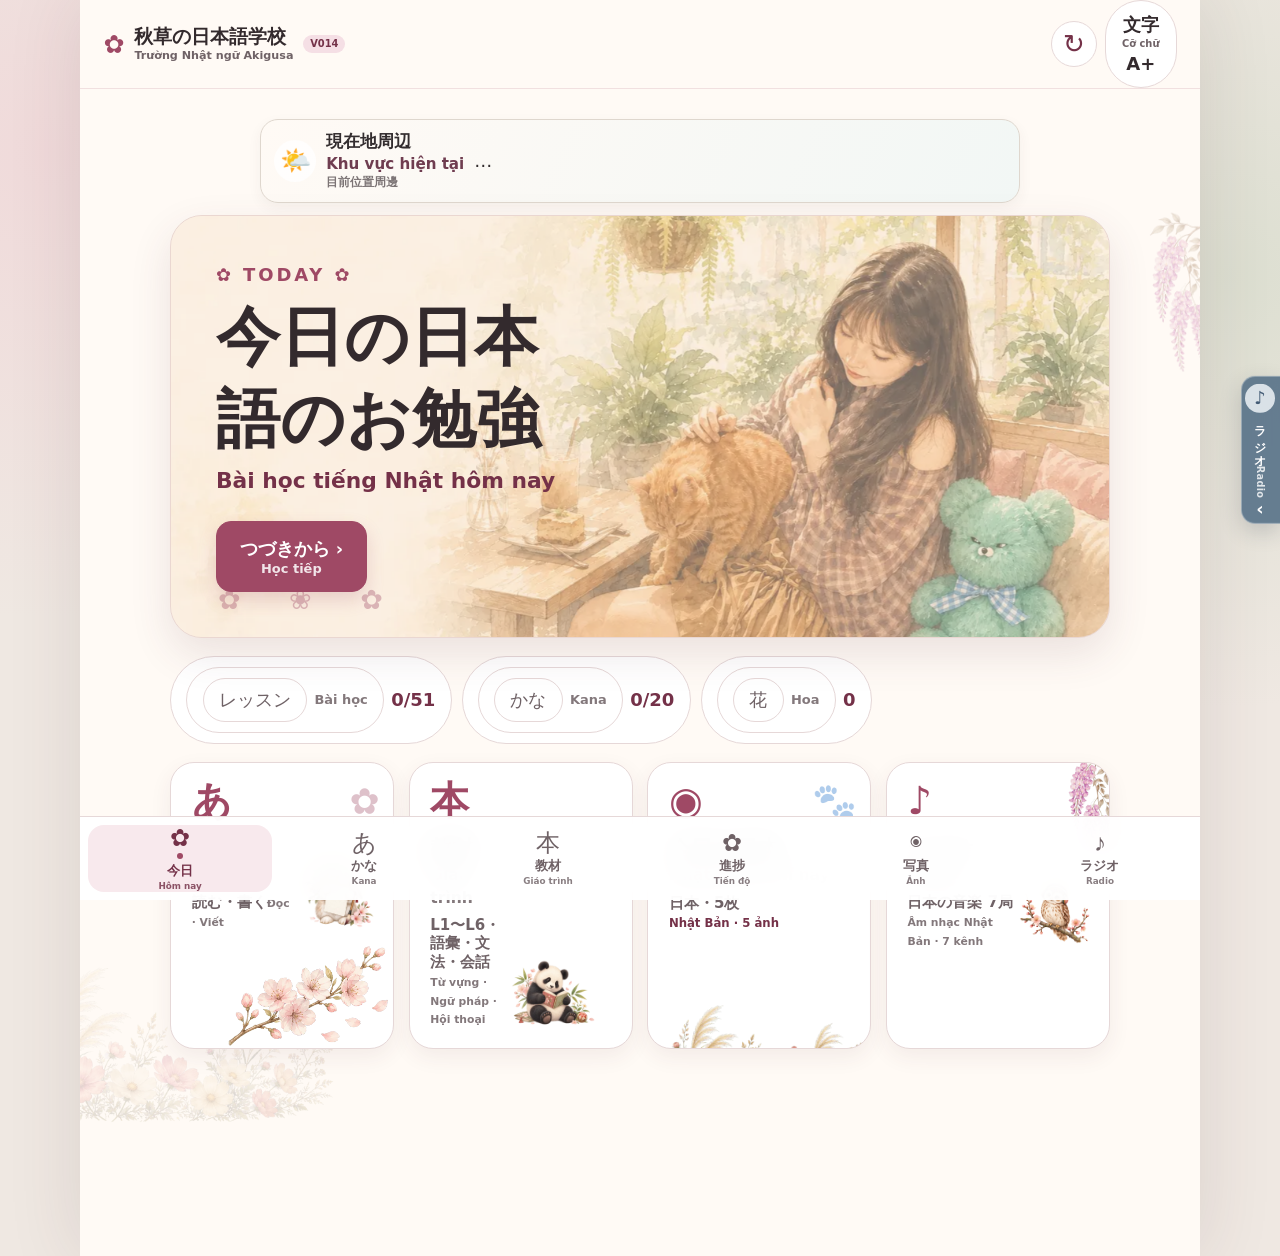
==== reset.html @ adb7b15a "Add files via upload" ====
<!doctype html>
<html lang="ja">
<head>
  <meta charset="utf-8">
  <meta name="viewport" content="width=device-width,initial-scale=1,viewport-fit=cover">
  <meta name="robots" content="noindex">
  <title>秋草の日本語学校｜更新</title>
  <style>
    *{box-sizing:border-box}body{min-height:100vh;margin:0;display:grid;place-items:center;padding:24px;background:#fff8f3;color:#332a2d;font-family:"BIZ UDPGothic","Noto Sans JP",system-ui,sans-serif;line-height:1.6}.card{width:min(100%,560px);padding:28px;border:1px solid #e6d8d8;border-radius:28px;background:#fff;box-shadow:0 18px 52px rgba(93,51,64,.14);text-align:center}.flower{color:#9f4965;font-size:42px}h1{margin:.2rem 0;font-size:clamp(1.45rem,6vw,2rem)}.vi{display:block;color:#743148;font-size:1.08rem;font-weight:800}.zh{display:block;color:#6f6266;font-size:.85rem}#status{min-height:5em;margin:1.2rem 0;padding:1rem;border-radius:16px;background:#fff5f7;font-weight:750}.actions{display:flex;flex-wrap:wrap;justify-content:center;gap:.7rem}button,a{min-height:50px;padding:.65rem 1rem;border-radius:14px;font:inherit;font-weight:800}button{border:0;background:#9f4965;color:#fff;cursor:pointer}a{display:inline-grid;place-items:center;border:1px solid #e6d8d8;color:#743148;text-decoration:none}small{display:block;margin-top:1rem;color:#6f6266}
  </style>
</head>
<body>
  <main class="card">
    <div class="flower" aria-hidden="true">✿</div>
    <h1>最新版へ更新<span class="vi" lang="vi">Cập nhật lên phiên bản mới nhất</span><span class="zh" lang="zh-Hant">更新至最新版本</span></h1>
    <div id="status" role="status" aria-live="polite">更新を確認しています…<span class="vi" lang="vi">Đang kiểm tra bản cập nhật…</span></div>
    <div class="actions"><button id="retry" type="button" hidden>もう一度<span class="vi" lang="vi">Thử lại</span></button><a href="./">学校へ戻る<span class="vi" lang="vi">Quay lại trường</span></a></div>
    <small>学習記録は消しません。<span lang="vi">Tiến độ học tập của bạn sẽ được giữ nguyên.</span></small>
  </main>
  <script>
    (()=>{
      const status=document.getElementById("status");const retry=document.getElementById("retry");
      const appBase=new URL("./",location.href);const owned=(name)=>name.startsWith("akigusa-school-")||name.startsWith("akigusa-school:");
      const say=(ja,vi)=>{status.innerHTML=`${ja}<span class="vi" lang="vi">${vi}</span>`};
      async function reset(){retry.hidden=true;say("最新版を確認しています…","Đang kiểm tra phiên bản mới nhất…");
        try{const probe=new URL("release.json",appBase);probe.searchParams.set("reset",Date.now());const response=await fetch(probe,{cache:"no-store",headers:{"cache-control":"no-cache"}});if(!response.ok)throw new Error("offline");const release=await response.json();
          say("安全に更新しています…","Đang cập nhật an toàn…");
          if("serviceWorker" in navigator){const registrations=await navigator.serviceWorker.getRegistrations();await Promise.all(registrations.filter((registration)=>new URL(registration.scope).pathname===appBase.pathname).map((registration)=>registration.unregister()));}
          if("caches" in window){const names=await caches.keys();await Promise.all(names.filter(owned).map((name)=>caches.delete(name)));}
          const target=new URL("./",appBase);target.searchParams.set("reset",release.release||"latest");target.searchParams.set("open",Date.now());location.replace(target.href);
        }catch{say("通信できないため、記録とキャッシュは変更していません。オンラインで再実行してください。","Không có kết nối. Dữ liệu và bộ nhớ đệm chưa bị thay đổi. Hãy thử lại khi có mạng.");retry.hidden=false;}}
      retry.addEventListener("click",reset);reset();
    })();
  </script>
</body>
</html>
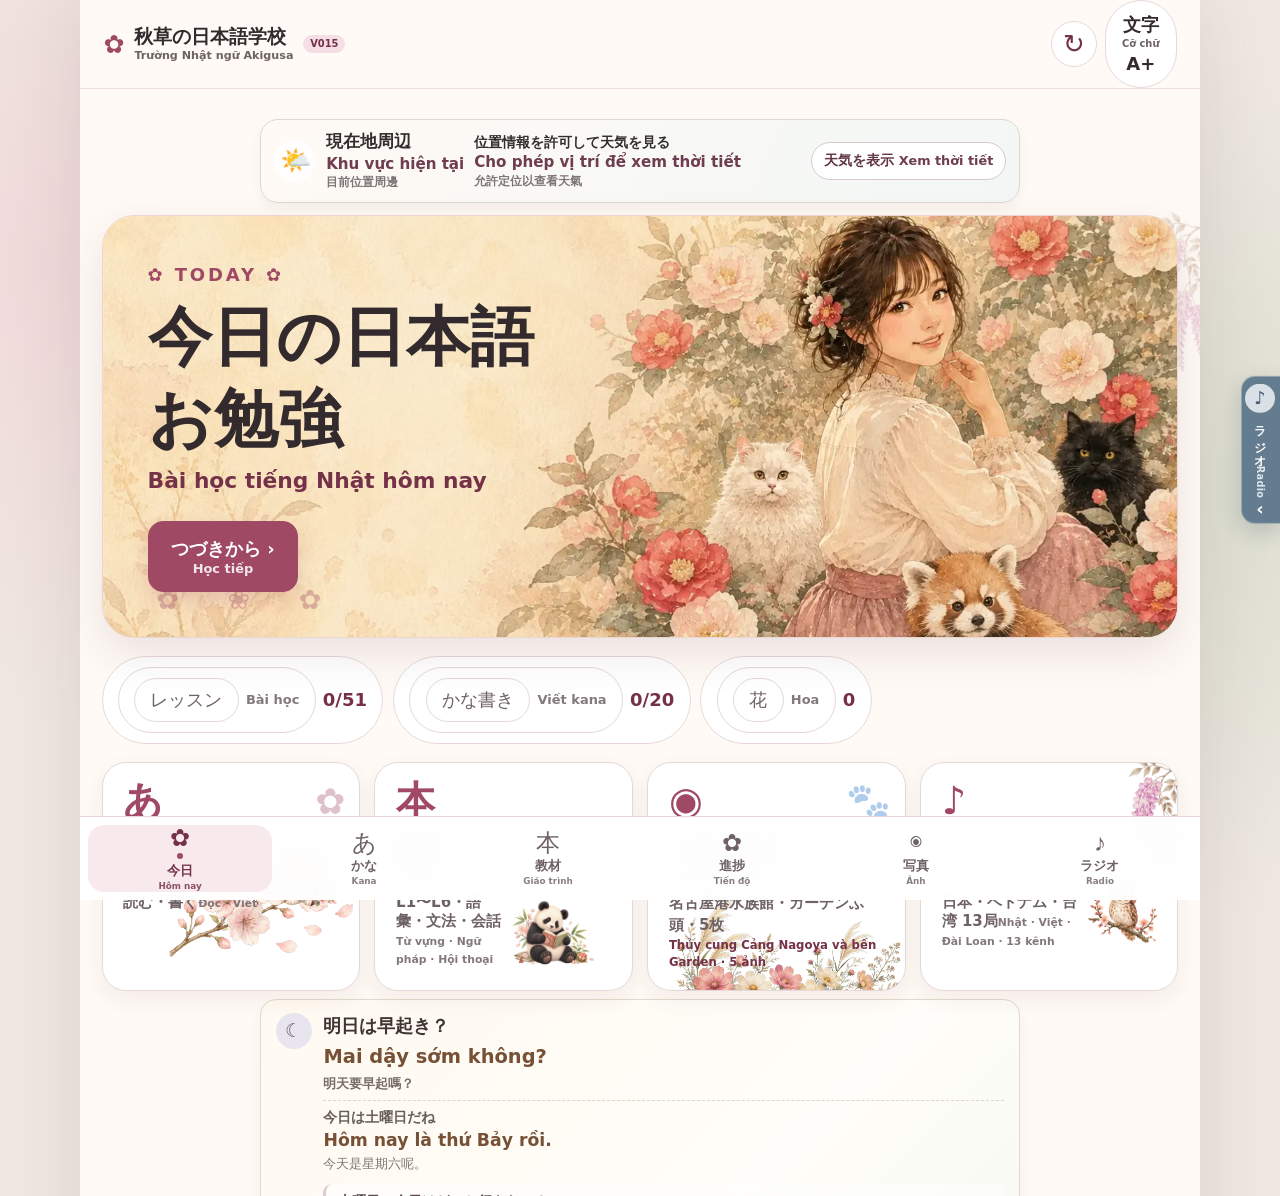
==== commit 29a6b3fe: "Add files via upload" ====
--- a/reset.html
+++ b/reset.html
@@ -4,7 +4,7 @@
   <meta charset="utf-8">
   <meta name="viewport" content="width=device-width,initial-scale=1,viewport-fit=cover">
   <meta name="robots" content="noindex">
-  <title>秋草の日本語学校｜更新</title>
+  <title>秋草の日本語学校｜安全な更新</title>
   <style>
     *{box-sizing:border-box}body{min-height:100vh;margin:0;display:grid;place-items:center;padding:24px;background:#fff8f3;color:#332a2d;font-family:"BIZ UDPGothic","Noto Sans JP",system-ui,sans-serif;line-height:1.6}.card{width:min(100%,560px);padding:28px;border:1px solid #e6d8d8;border-radius:28px;background:#fff;box-shadow:0 18px 52px rgba(93,51,64,.14);text-align:center}.flower{color:#9f4965;font-size:42px}h1{margin:.2rem 0;font-size:clamp(1.45rem,6vw,2rem)}.vi{display:block;color:#743148;font-size:1.08rem;font-weight:800}.zh{display:block;color:#6f6266;font-size:.85rem}#status{min-height:5em;margin:1.2rem 0;padding:1rem;border-radius:16px;background:#fff5f7;font-weight:750}.actions{display:flex;flex-wrap:wrap;justify-content:center;gap:.7rem}button,a{min-height:50px;padding:.65rem 1rem;border-radius:14px;font:inherit;font-weight:800}button{border:0;background:#9f4965;color:#fff;cursor:pointer}a{display:inline-grid;place-items:center;border:1px solid #e6d8d8;color:#743148;text-decoration:none}small{display:block;margin-top:1rem;color:#6f6266}
   </style>
@@ -20,14 +20,15 @@
   <script>
     (()=>{
       const status=document.getElementById("status");const retry=document.getElementById("retry");
-      const appBase=new URL("./",location.href);const owned=(name)=>name.startsWith("akigusa-school-")||name.startsWith("akigusa-school:");
+      const appBase=new URL("./",location.href);const RELEASE="V015.38";const owned=(name)=>name.startsWith("akigusa-school-")||name.startsWith("akigusa-school:");
       const say=(ja,vi)=>{status.innerHTML=`${ja}<span class="vi" lang="vi">${vi}</span>`};
       async function reset(){retry.hidden=true;say("最新版を確認しています…","Đang kiểm tra phiên bản mới nhất…");
         try{const probe=new URL("release.json",appBase);probe.searchParams.set("reset",Date.now());const response=await fetch(probe,{cache:"no-store",headers:{"cache-control":"no-cache"}});if(!response.ok)throw new Error("offline");const release=await response.json();
           say("安全に更新しています…","Đang cập nhật an toàn…");
           if("serviceWorker" in navigator){const registrations=await navigator.serviceWorker.getRegistrations();await Promise.all(registrations.filter((registration)=>new URL(registration.scope).pathname===appBase.pathname).map((registration)=>registration.unregister()));}
           if("caches" in window){const names=await caches.keys();await Promise.all(names.filter(owned).map((name)=>caches.delete(name)));}
-          const target=new URL("./",appBase);target.searchParams.set("reset",release.release||"latest");target.searchParams.set("open",Date.now());location.replace(target.href);
+          try{for(let i=sessionStorage.length-1;i>=0;i-=1){const key=sessionStorage.key(i);if(key&&key.startsWith("akigusa-release-reloaded:"))sessionStorage.removeItem(key);}}catch{}
+          const target=new URL("./",appBase);target.searchParams.set("reset",release.release||RELEASE);target.searchParams.set("open",Date.now());location.replace(target.href);
         }catch{say("通信できないため、記録とキャッシュは変更していません。オンラインで再実行してください。","Không có kết nối. Dữ liệu và bộ nhớ đệm chưa bị thay đổi. Hãy thử lại khi có mạng.");retry.hidden=false;}}
       retry.addEventListener("click",reset);reset();
     })();
